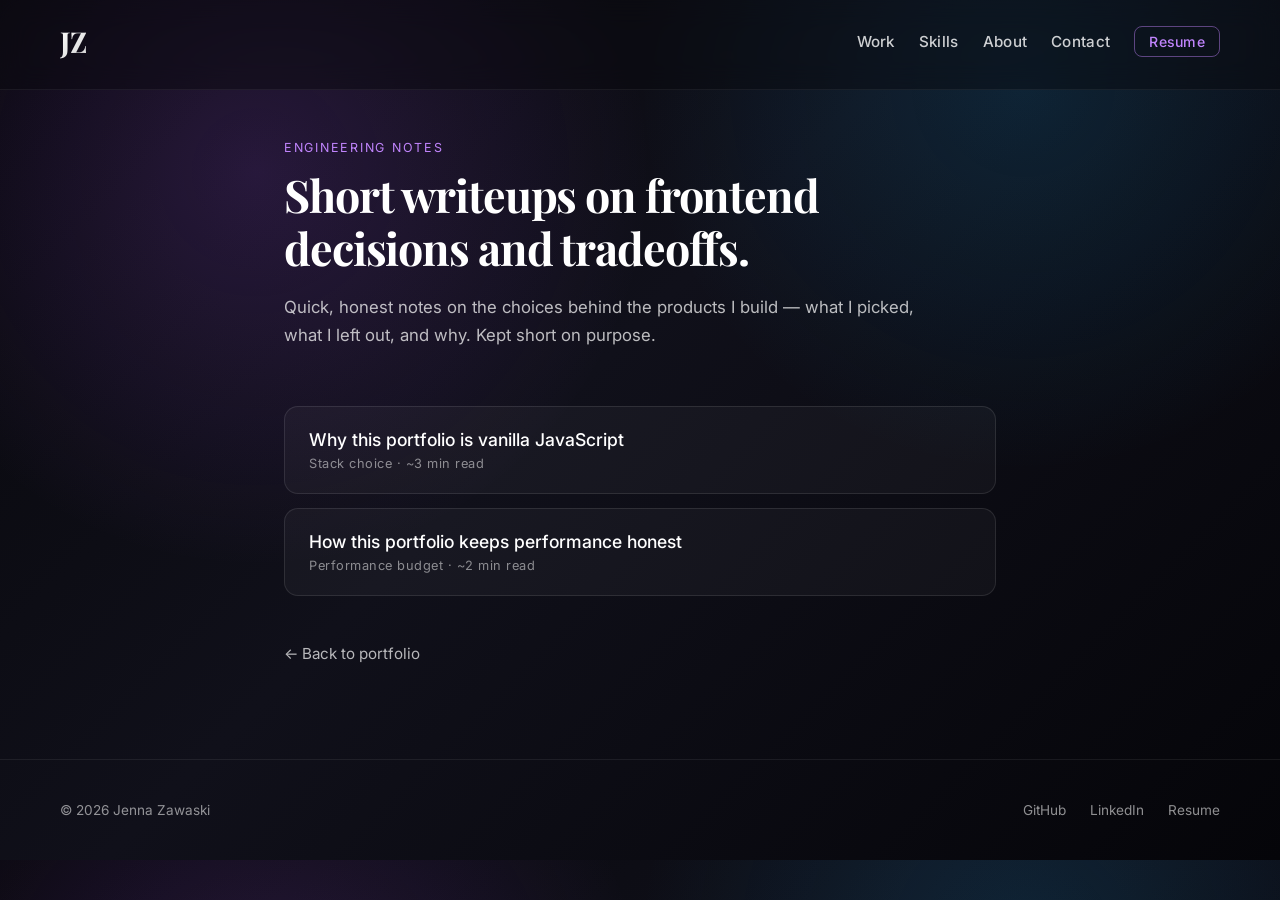
==== notes/index.html @ 3e4f4965 "Merge remote-tracking branch 'origin/main' into codex/case-study-proof-updates-20260512 # Conflicts:" ====
<!DOCTYPE html>
<html lang="en">

<head>
	<meta charset="UTF-8">
	<meta name="viewport" content="width=device-width, initial-scale=1.0, viewport-fit=cover">
	<meta name="description"
		content="Short engineering notes by Jenna Zawaski on frontend decisions, tradeoffs, and the choices behind this portfolio.">
	<meta name="author" content="Jenna Zawaski">
	<meta name="robots" content="index, follow">
	<link rel="canonical" href="https://itcodegirl.com/notes/">
	<meta name="theme-color" content="#0e0e12">
	<link rel="icon" type="image/svg+xml" href="../assets/favicon.svg">

	<title>Engineering notes | Jenna Zawaski</title>

	<link rel="preconnect" href="https://fonts.googleapis.com">
	<link rel="preconnect" href="https://fonts.gstatic.com" crossorigin>
	<link
		href="https://fonts.googleapis.com/css2?family=Playfair+Display:wght@600;700&family=Inter:wght@300;400;500;600&display=swap"
		rel="stylesheet">

	<link rel="stylesheet" href="../css/styles.css">
	<link rel="stylesheet" href="./notes.css">
</head>

<body class="notes-body">
	<a class="skip-link" href="#main-content">Skip to main content</a>

	<header class="site-header nav-show">
		<div class="nav-inner">
			<a class="logo" href="../" aria-label="Jenna Zawaski home">JZ</a>
			<nav class="nav" aria-label="Primary navigation">
				<a href="../#work">Work</a>
				<a href="../#skills">Skills</a>
				<a href="../#about">About</a>
				<a href="../#contact">Contact</a>
				<a href="../assets/JennaZawaski-Resume.pdf" class="nav-resume" download
					aria-label="Download Jenna Zawaski resume PDF">Resume</a>
			</nav>
		</div>
	</header>

	<main id="main-content" tabindex="-1" class="notes-main">
		<header class="notes-header">
			<p class="notes-eyebrow">Engineering notes</p>
			<h1>Short writeups on frontend decisions and tradeoffs.</h1>
			<p class="notes-intro">
				Quick, honest notes on the choices behind the products I build — what I
				picked, what I left out, and why. Kept short on purpose.
			</p>
		</header>

		<ul class="notes-list">
			<li class="notes-list-item">
				<a href="./why-vanilla.html" class="notes-list-link">
					<span class="notes-list-title">Why this portfolio is vanilla JavaScript</span>
					<span class="notes-list-meta">Stack choice · ~3 min read</span>
				</a>
			</li>
			<li class="notes-list-item">
				<a href="./site-performance.html" class="notes-list-link">
					<span class="notes-list-title">How this portfolio keeps performance honest</span>
					<span class="notes-list-meta">Performance budget · ~2 min read</span>
				</a>
			</li>
		</ul>

		<p class="notes-back">
			<a href="../">← Back to portfolio</a>
		</p>
	</main>

	<footer class="site-footer">
		<div class="footer-inner">
			<p class="footer-copy">© 2026 Jenna Zawaski</p>
			<nav class="footer-links" aria-label="Footer navigation">
				<a href="https://github.com/itcodegirl" target="_blank" rel="noopener noreferrer">GitHub</a>
				<a href="https://www.linkedin.com/in/jennazawaski" target="_blank" rel="noopener noreferrer">LinkedIn</a>
				<a href="../assets/JennaZawaski-Resume.pdf" download>Resume</a>
			</nav>
		</div>
	</footer>
</body>

</html>
---- css/styles.css ----
/* =============================================================
   Design tokens
   ----------------------------------------------------------------
   One primary accent (purple). Hover and active states are
   intentionally distinct: hover = soft glow, active = solid
   accent + underline. Surfaces and text levels are exposed as
   tokens so future work can adjust the palette in one place.
   ============================================================= */
:root {
	/* Brand */
	--accent: #c084fc;
	--accent-rgb: 192, 132, 252;
	--accent-deep-rgb: 168, 85, 247;
	--accent-soft: rgba(var(--accent-rgb), 0.12);
	--accent-strong: rgba(var(--accent-rgb), 0.5);

	/* Status */
	--success: #4ade80;
	--success-rgb: 74, 222, 128;
	--danger: #f87171;

	/* Background */
	--bg-base: #0e0e12;
	--bg-elevated: rgba(20, 20, 25, 0.95);

	/* Surfaces */
	--surface-1: rgba(255, 255, 255, 0.03);
	--surface-2: rgba(255, 255, 255, 0.06);
	--surface-3: rgba(255, 255, 255, 0.1);

	/* Borders */
	--border-subtle: rgba(255, 255, 255, 0.1);
	--border-strong: rgba(255, 255, 255, 0.2);

	/* Text */
	--text-primary: #ffffff;
	--text-secondary: rgba(255, 255, 255, 0.72);
	--text-muted: rgba(255, 255, 255, 0.55);

	/* Focus */
	--focus-ring: var(--accent);
}

* {
	margin: 0;
	padding: 0;
	box-sizing: border-box;
}

html,
body {
	scroll-behavior: smooth;
}

body {
	background: var(--bg-base);
	color: var(--text-primary);
	font-family: 'Inter', sans-serif;
	overflow-x: hidden;
}

.skip-link {
	position: fixed;
	top: 16px;
	left: 16px;
	z-index: 10000;
	padding: 10px 14px;
	border-radius: 10px;
	background: #ffffff;
	color: #0e0e12;
	font-weight: 700;
	text-decoration: none;
	transform: translateY(-150%);
	transition: transform 0.2s ease;
}

.skip-link:focus-visible {
	transform: translateY(0);
}

/* Programmatic focus from the skip link — keep a visible indicator */
#main-content:focus-visible {
	outline: 2px solid #c084fc;
	outline-offset: 4px;
	border-radius: 8px;
}

.site-header {
	position: fixed;
	top: 0;
	width: 100%;
	height: 90px;
	padding: 22px 60px;
	padding-left: max(60px, env(safe-area-inset-left));
	padding-right: max(60px, env(safe-area-inset-right));
	backdrop-filter: blur(14px);
	background: rgba(10, 10, 14, 0.45);
	border-bottom: 1px solid rgba(255, 255, 255, 0.06);
	z-index: 50;
	transition: transform 0.35s ease;
}

.site-header.nav-hidden {
	transform: translateY(-100%);
}

.site-header:focus-within,
.nav:focus-within {
	transform: translateY(0);
}

/* Active is intentionally distinct from hover: white text plus a
   small accent underline so users know which section they are in. */
.nav a.nav-active {
	opacity: 1;
	color: var(--text-primary);
	text-shadow: none;
	box-shadow: inset 0 -2px 0 var(--accent);
}

.nav-inner {
	max-width: 1200px;
	margin: auto;
	display: flex;
	justify-content: space-between;
	align-items: center;
}

.logo {
	font-family: 'Playfair Display', serif;
	font-size: 1.8rem;
	font-weight: 700;
	background: linear-gradient(135deg, #ffffff, #d7d7d7);
	background-clip: text;
	-webkit-background-clip: text;
	-webkit-text-fill-color: transparent;
}

.nav a {
	margin-left: 20px;
	color: white;
	opacity: 0.8;
	text-decoration: none;
	font-weight: 500;
	transition: opacity 0.2s ease, text-shadow 0.2s ease;
	font-size: 0.95rem;
	letter-spacing: 0.02em;
}

.nav a:hover {
	opacity: 1;
	text-shadow: 0 0 12px rgba(var(--accent-rgb), 0.4);
}

.nav a:focus-visible {
	opacity: 1;
	text-shadow: 0 0 12px rgba(192, 132, 252, 0.4);
}

.nav-resume {
	padding: 6px 14px;
	border: 1px solid rgba(192, 132, 252, 0.45);
	border-radius: 8px;
	color: #c084fc !important;
	opacity: 1 !important;
	font-size: 0.88rem !important;
	transition: background 0.2s ease, border-color 0.2s ease, box-shadow 0.2s ease !important;
}

.nav-resume:hover {
	background: rgba(192, 132, 252, 0.1);
	border-color: rgba(192, 132, 252, 0.7);
	box-shadow: 0 0 16px rgba(192, 132, 252, 0.2);
	text-shadow: none !important;
}

.contact-link--resume {
	border-color: rgba(192, 132, 252, 0.45);
	color: #c084fc;
}

section {
	padding: 100px 60px;
	max-width: 1200px;
	margin: auto;
	position: relative;
	z-index: 2;
	scroll-margin-top: 100px;
}

main {
	padding-left: env(safe-area-inset-left);
	padding-right: env(safe-area-inset-right);
}

section h2 {
	letter-spacing: -0.03em;
	line-height: 1;
}


section:first-of-type {
	padding-top: 90px;
	/* hero breathing room */
}

.work {
	padding-top: 80px;
	/* tighter after hero */
}

.work h2 {
	margin-bottom: 20px;
}

.work-grid {
	margin-top: 40px;
}

section h2 {
	font-family: 'Playfair Display', serif;
	font-size: 3rem;
	margin-bottom: 40px;
	background: linear-gradient(90deg, #ffffff, #d7d7d7);
	background-clip: text;
	-webkit-background-clip: text;
	-webkit-text-fill-color: transparent;
	position: relative;
}

section h2::after {
	content: "";
	position: absolute;
	left: 0;
	bottom: -12px;
	width: 90px;
	height: 2px;
	background: rgba(255, 255, 255, 0.25);
}

.skills-grid {
	display: grid;
	grid-template-columns: repeat(2, 1fr);
	gap: 30px;
	margin-top: 60px;
}

.skill-card {
	background: var(--surface-1);
	border: 1px solid var(--border-subtle);
	border-radius: 16px;
	padding: 35px;
	transition: background 0.3s ease, border-color 0.3s ease, transform 0.3s ease;
	position: relative;
	overflow: hidden;
}

.skill-card::before {
	content: "";
	position: absolute;
	top: 0;
	left: 0;
	width: 4px;
	height: 100%;
	background: linear-gradient(180deg, rgba(255, 255, 255, 0.6), rgba(255, 255, 255, 0.1));
	opacity: 0;
	transition: opacity 0.3s ease;
}

.skill-card:hover {
	background: rgba(255, 255, 255, 0.06);
	border-color: rgba(255, 255, 255, 0.2);
	transform: translateX(5px);
}

.skill-card:hover::before {
	opacity: 1;
}

.skill-header {
	display: flex;
	align-items: center;
	gap: 20px;
	margin-bottom: 20px;
	padding-bottom: 20px;
	border-bottom: 1px solid rgba(255, 255, 255, 0.08);
}

.skill-number {
	font-family: 'Courier New', monospace;
	font-size: 2rem;
	font-weight: 700;
	color: rgba(255, 255, 255, 0.52);
	line-height: 1;
}

.skill-card h3 {
	font-family: 'Inter', sans-serif;
	font-size: 1.35rem;
	font-weight: 600;
	margin: 0;
	letter-spacing: -0.02em;
}

.skill-content p {
	line-height: 1.65;
	color: rgba(255, 255, 255, 0.75);
	font-size: 0.95rem;
}

.skill-tags {
	display: flex;
	flex-wrap: wrap;
	gap: 10px;
}

.skill-tags span {
	background: rgba(255, 255, 255, 0.08);
	border: 1px solid rgba(255, 255, 255, 0.12);
	padding: 6px 14px;
	border-radius: 6px;
	font-size: 0.8rem;
	font-weight: 500;
	color: rgba(255, 255, 255, 0.85);
	font-family: 'Courier New', monospace;
	letter-spacing: 0.02em;
	transition: background 0.2s ease, border-color 0.2s ease, color 0.2s ease;
}

.skill-tags span:hover {
	background: rgba(255, 255, 255, 0.12);
	border-color: rgba(255, 255, 255, 0.25);
	color: white;
}

.about {
	padding-top: 60px;
	padding-bottom: 40px;
	margin-bottom: 0;
	border-left: 2px solid rgba(255, 255, 255, 0.12);
	padding-left: 40px;
}

.about-container {
	display: grid;
	grid-template-columns: 1fr 400px;
	gap: 60px;
	align-items: start;
}

.about-content {
	max-width: 750px;
}

.about-text {
	line-height: 1.75;
	color: #d1d1d1;
	margin-bottom: 25px;
}

.about-image {
	position: relative;
	width: 100%;
	max-width: 400px;
}

.about-image img {
	width: 100%;
	height: auto;
	object-fit: contain;
	border-radius: 18px;
	border: 1px solid rgba(255, 255, 255, 0.13);
	box-shadow: 0 20px 60px rgba(0, 0, 0, 0.5);
	transition: transform 0.3s ease, box-shadow 0.3s ease;
	display: block;
}

.about-image img:hover {
	transform: translateY(-5px);
	box-shadow: 0 25px 70px rgba(0, 0, 0, 0.7);
}

.contact {
	border-top: 1px solid rgba(255, 255, 255, 0.08);
	padding-top: 60px;
	padding-bottom: 100px;
	margin-top: 20px;
	padding: 80px 60px 120px;
}

.contact-card {
	max-width: 820px;
	margin: 0 auto;
	text-align: center;
	padding: 56px 40px;
	border-radius: 28px;
	background:
		linear-gradient(135deg, rgba(168, 85, 247, 0.12), rgba(13, 148, 136, 0.06)),
		rgba(255, 255, 255, 0.035);
	border: 1px solid rgba(255, 255, 255, 0.1);
	box-shadow: 0 30px 90px rgba(0, 0, 0, 0.45);
}

.contact-copy {
	max-width: 620px;
	margin: 0 auto 30px;
	color: rgba(255, 255, 255, 0.68);
	line-height: 1.7;
}

.contact-eyebrow {
	margin-bottom: 14px;
	font-size: 0.78rem;
	letter-spacing: 0.14em;
	text-transform: uppercase;
	color: #c084fc;
}

.contact h2 {
	text-align: center;
	line-height: 1.25;
	padding-bottom: 6px;
	margin-bottom: 18px;
	line-height: 1.12;
	font-size: clamp(2.6rem, 5vw, 4.4rem);
}

.contact-links {
	display: flex;
	justify-content: center;
	gap: 14px;
	flex-wrap: wrap;
}

.contact-link {
	padding: 12px 22px;
	border-radius: 12px;
	background: rgba(255, 255, 255, 0.09);
	border: 1px solid rgba(255, 255, 255, 0.12);
	text-decoration: none;
	color: white;
	transition: background 0.25s ease, border-color 0.25s ease, transform 0.25s ease, box-shadow 0.25s ease;
}

.contact-link:hover {
	background: rgba(255, 255, 255, 0.15);
	transform: translateY(-3px);
}

.project-link-btn,
.contact-link {
	backdrop-filter: blur(10px);
}

.project-link-btn:hover,
.contact-link:hover {
	box-shadow: 0 0 24px rgba(192, 132, 252, 0.18);
}




.scroll-progress {
	position: fixed;
	top: 0;
	left: 0;
	height: 3px;
	background: linear-gradient(90deg, #c084fc, #818cf8);
	z-index: 999;
	transform-origin: left;
	transform: scaleX(0);
}

.availability-badge {
	display: inline-flex;
	align-items: center;
	gap: 8px;
	padding: 6px 14px;
	margin-bottom: 22px;
	border-radius: 999px;
	border: 1px solid rgba(74, 222, 128, 0.35);
	background: rgba(74, 222, 128, 0.07);
	color: rgba(74, 222, 128, 0.9);
	font-size: 0.8rem;
	font-weight: 500;
	letter-spacing: 0.05em;
	text-transform: uppercase;
}

.availability-dot {
	width: 8px;
	height: 8px;
	border-radius: 50%;
	background: #4ade80;
	flex-shrink: 0;
	animation: pulse-dot 2.2s ease-in-out infinite;
}

@keyframes pulse-dot {
	0%, 100% {
		box-shadow: 0 0 0 0 rgba(74, 222, 128, 0.5);
	}
	50% {
		box-shadow: 0 0 0 6px rgba(74, 222, 128, 0);
	}
}

@media (prefers-reduced-motion: reduce) {
	.availability-dot {
		animation: none;
	}
}

@media (max-width: 900px) {
	.availability-badge {
		margin-inline: auto;
	}
}

.about-link {
	color: inherit;
	text-decoration: underline;
	text-decoration-color: rgba(192, 132, 252, 0.5);
	text-underline-offset: 3px;
	transition: text-decoration-color 0.2s ease;
}

.about-link:hover {
	text-decoration-color: #c084fc;
}

.contact-divider {
	margin: 28px 0;
	font-size: 0.78rem;
	letter-spacing: 0.1em;
	text-transform: uppercase;
	color: var(--text-muted);
}

.contact-form {
	margin-top: 32px;
	text-align: left;
}

.form-row {
	display: grid;
	grid-template-columns: 1fr 1fr;
	gap: 16px;
}

.form-group {
	display: flex;
	flex-direction: column;
	gap: 8px;
	margin-bottom: 16px;
}

.form-group label {
	font-size: 0.82rem;
	font-weight: 500;
	letter-spacing: 0.05em;
	text-transform: uppercase;
	color: rgba(255, 255, 255, 0.55);
}

.form-group input,
.form-group textarea {
	background: rgba(255, 255, 255, 0.05);
	border: 1px solid rgba(255, 255, 255, 0.12);
	border-radius: 10px;
	padding: 12px 16px;
	color: white;
	font-family: 'Inter', sans-serif;
	font-size: 0.95rem;
	width: 100%;
	transition: border-color 0.2s ease, background 0.2s ease, box-shadow 0.2s ease;
	resize: vertical;
}

.form-group input::placeholder,
.form-group textarea::placeholder {
	color: rgba(255, 255, 255, 0.48);
	opacity: 1;
}

.form-group input:focus,
.form-group textarea:focus {
	outline: none;
	border-color: rgba(192, 132, 252, 0.6);
	background: rgba(255, 255, 255, 0.07);
}

.form-group input:focus-visible,
.form-group textarea:focus-visible {
	box-shadow:
		0 0 0 4px rgba(var(--accent-rgb), 0.2),
		0 0 0 1px rgba(var(--accent-rgb), 0.45);
}

.form-group input[aria-invalid="true"],
.form-group textarea[aria-invalid="true"] {
	border-color: rgba(248, 113, 113, 0.75);
}

.form-group input[aria-invalid="true"]:focus-visible,
.form-group textarea[aria-invalid="true"]:focus-visible {
	box-shadow:
		0 0 0 4px rgba(248, 113, 113, 0.18),
		0 0 0 1px rgba(248, 113, 113, 0.45);
}

.field-error {
	min-height: 1.2em;
	font-size: 0.78rem;
	line-height: 1.4;
	color: var(--danger);
}

.field-error:empty {
	visibility: hidden;
}

.form-submit {
	display: inline-flex;
	align-items: center;
	gap: 8px;
	padding: 13px 28px;
	border: 1px solid rgba(192, 132, 252, 0.5);
	border-radius: 10px;
	background: rgba(192, 132, 252, 0.1);
	color: #c084fc;
	font-family: 'Inter', sans-serif;
	font-size: 0.95rem;
	font-weight: 500;
	cursor: pointer;
	transition: background 0.2s ease, box-shadow 0.2s ease, transform 0.2s ease;
	margin-top: 8px;
}

.form-submit:hover {
	background: rgba(192, 132, 252, 0.18);
	box-shadow: 0 0 24px rgba(192, 132, 252, 0.2);
	transform: translateY(-2px);
}

.form-submit:disabled {
	opacity: 0.6;
	cursor: not-allowed;
	transform: none;
}

.form-status {
	margin-top: 14px;
	font-size: 0.9rem;
	min-height: 1.4em;
}

.form-status--success { color: #4ade80; }
.form-status--error   { color: #f87171; }

.site-footer {
	border-top: 1px solid rgba(255, 255, 255, 0.07);
	padding: 28px 60px;
	padding-left: max(60px, env(safe-area-inset-left));
	padding-right: max(60px, env(safe-area-inset-right));
}

.footer-inner {
	max-width: 1200px;
	margin: 0 auto;
	display: flex;
	align-items: center;
	justify-content: space-between;
	gap: 20px;
}

.footer-copy {
	font-size: 0.85rem;
	color: var(--text-muted);
}

.footer-links {
	display: flex;
	gap: 24px;
}

.footer-links a {
	display: inline-flex;
	align-items: center;
	min-height: 44px;
	font-size: 0.85rem;
	color: var(--text-muted);
	text-decoration: none;
	transition: color 0.2s ease;
}

.footer-links a:hover {
	color: rgba(255, 255, 255, 0.85);
}

@media (max-width: 600px) {
	.form-row {
		grid-template-columns: 1fr;
	}

	.site-footer {
		padding: 24px 20px;
	}

	.footer-inner {
		flex-direction: column;
		text-align: center;
		gap: 14px;
	}

	.footer-links {
		flex-wrap: wrap;
		justify-content: center;
		gap: 4px 18px;
	}
}

.reveal {
	opacity: 0;
	transform: translateY(24px);
	transition: opacity 0.5s ease, transform 0.5s ease;
}

.reveal.revealed {
	opacity: 1;
	transform: translateY(0);
}



/* Tablet landscape and small laptops */
@media (max-width: 1024px) {
	.site-header {
		padding: 22px 40px;
		padding-left: max(40px, env(safe-area-inset-left));
		padding-right: max(40px, env(safe-area-inset-right));
	}

	section {
		padding: 90px 40px;
	}

	.contact {
		padding: 80px 40px 110px;
	}

	.skill-card {
		padding: 30px;
	}

	.about-container {
		grid-template-columns: 1fr 320px;
		gap: 40px;
	}
}

/* Tablet portrait / iPad */
@media (max-width: 900px) {
	.site-header {
		padding: 18px 28px;
		padding-left: max(28px, env(safe-area-inset-left));
		padding-right: max(28px, env(safe-area-inset-right));
	}

	.logo {
		font-size: 1.6rem;
	}

	.nav a {
		margin-left: 14px;
		font-size: 0.9rem;
	}

	section {
		padding: 80px 32px;
		scroll-margin-top: 110px;
	}

	section h2 {
		font-size: 2.4rem;
		margin-bottom: 32px;
	}

	.skills-grid {
		grid-template-columns: repeat(2, 1fr);
		gap: 22px;
		margin-top: 40px;
	}

	.skill-card {
		padding: 26px;
	}

	.skill-card h3 {
		font-size: 1.2rem;
	}

	.skill-number {
		font-size: 1.7rem;
	}

	.about {
		padding-left: 32px;
		border-left-width: 1px;
	}

	.about-container {
		grid-template-columns: 1fr;
		gap: 36px;
	}

	.about-image {
		max-width: 320px;
		margin: 0 auto;
	}

	.contact {
		padding: 70px 32px 100px;
	}

	.contact-card {
		padding: 44px 28px;
	}
}

/* Phones */
@media (max-width: 600px) {
	.site-header {
		height: auto;
		min-height: 72px;
		padding: 14px 20px;
		padding-left: max(20px, env(safe-area-inset-left));
		padding-right: max(20px, env(safe-area-inset-right));
		padding-top: max(14px, env(safe-area-inset-top));
	}

	.nav-inner {
		align-items: center;
		flex-wrap: nowrap;
		gap: 12px;
	}

	.logo {
		font-size: 1.5rem;
		flex: 0 0 auto;
	}

	.site-header .nav {
		display: flex;
		flex: 1 1 auto;
		flex-wrap: nowrap;
		justify-content: flex-end;
		gap: 8px;
		width: auto;
		min-width: 0;
	}

	.nav a {
		margin-left: 0;
		padding: 10px 6px;
		font-size: 0.92rem;
		min-height: 44px;
		display: inline-flex;
		align-items: center;
		justify-content: center;
		white-space: nowrap;
	}

	.nav a[data-mobile-nav="secondary"] {
		display: none;
	}

	.nav-resume {
		padding: 10px 12px;
	}

	section {
		padding: 64px 20px;
		scroll-margin-top: 96px;
	}

	section h2 {
		font-size: 2rem;
		margin-bottom: 28px;
	}

	section h2::after {
		width: 64px;
		bottom: -10px;
	}

	.skills-grid,
	.about-container {
		grid-template-columns: 1fr;
		gap: 18px;
		margin-top: 36px;
	}

	.skill-card {
		padding: 22px;
		border-radius: 14px;
	}

	.skill-header {
		gap: 14px;
		margin-bottom: 16px;
		padding-bottom: 16px;
	}

	.skill-card h3 {
		font-size: 1.1rem;
	}

	.skill-number {
		font-size: 1.5rem;
	}

	.skill-content p {
		font-size: 0.92rem;
	}

	.skill-tags {
		gap: 8px;
	}

	.skill-tags span {
		font-size: 0.75rem;
		padding: 5px 10px;
	}

	.about {
		padding: 44px 20px;
		border-left: none;
		border-top: 1px solid rgba(255, 255, 255, 0.12);
	}

	.about-image {
		order: -1;
		max-width: 260px;
		margin: 0 auto;
	}

	.about-text {
		font-size: 0.95rem;
		line-height: 1.7;
		margin-bottom: 18px;
	}

	.contact {
		padding: 56px 20px 80px;
		padding-bottom: max(80px, calc(env(safe-area-inset-bottom) + 56px));
	}

	.contact-card {
		padding: 36px 22px;
		border-radius: 22px;
	}

	.contact-eyebrow {
		font-size: 0.72rem;
	}

	.contact-copy {
		font-size: 0.95rem;
	}

	.contact-links {
		gap: 10px;
	}

	.contact-link {
		padding: 12px 18px;
		font-size: 0.92rem;
		min-height: 44px;
		display: inline-flex;
		align-items: center;
	}

}

/* Small phones (iPhone SE etc.) */
@media (max-width: 380px) {
	.site-header {
		padding: 12px 16px;
	}

	.logo {
		font-size: 1.35rem;
	}

	.nav a {
		font-size: 0.86rem;
		padding-inline: 4px;
	}

	.site-header .nav {
		gap: 6px;
	}

	.nav-resume {
		padding-inline: 9px;
	}

	section {
		padding: 56px 16px;
	}

	section h2 {
		font-size: 1.75rem;
	}

	.skill-card {
		padding: 18px;
	}

	.contact-card {
		padding: 30px 18px;
	}

	.contact-links {
		flex-direction: column;
		align-items: stretch;
	}

	.contact-link {
		text-align: center;
	}
}

/* Devices without true hover (touch) — disable hover-only transforms that
   leave cards stuck in the hover state after a tap. */
@media (hover: none) {
	.skill-card:hover,
	.project-card:hover,
	.project-card-featured:hover,
	.about-image img:hover,
	.contact-link:hover,
	.hero-card:hover,
	.hero-card:hover img,
	.case-study-preview li:hover {
		transform: none;
	}

}

a:focus-visible,
button:focus-visible {
	outline: 2px solid #c084fc;
	outline-offset: 4px;
	border-radius: 8px;
}

@media (prefers-reduced-motion: reduce) {

	.site-header,
	.nav {
		transition: none !important;
	}

	.site-header.nav-hidden {
		transform: none;
	}

	html,
	body {
		scroll-behavior: auto;
	}

	*,
	*::before,
	*::after {
		animation-duration: 0.01ms !important;
		animation-iteration-count: 1 !important;
		scroll-behavior: auto !important;
		transition-duration: 0.01ms !important;
	}

	.scroll-progress {
		display: none !important;
	}

	.hero-card:hover,
	.hero-card:hover img,
	.skill-card:hover,
	.project-card:hover,
	.project-card-featured:hover,
	.about-image img:hover,
	.contact-link:hover {
		transform: none;
	}
}

@media (forced-colors: active) {

	.logo,
	section h2 {
		background: none;
		color: CanvasText;
		-webkit-text-fill-color: CanvasText;
	}

	a:focus-visible,
	button:focus-visible {
		outline-color: Highlight;
	}
}
---- notes/notes.css ----
.notes-body {
	background:
		radial-gradient(circle at 20% 20%, rgba(168, 85, 247, 0.18), transparent 32%),
		radial-gradient(circle at 80% 10%, rgba(14, 165, 233, 0.14), transparent 30%),
		linear-gradient(135deg, #07070b 0%, #10101a 45%, #050509 100%);
}

.notes-main {
	max-width: 760px;
	margin: 0 auto;
	padding: 140px 24px 96px;
}

.notes-header {
	margin-bottom: 56px;
}

.notes-eyebrow {
	font-size: 0.78rem;
	letter-spacing: 0.14em;
	text-transform: uppercase;
	color: #c084fc;
	margin-bottom: 14px;
}

.notes-main h1 {
	font-family: 'Playfair Display', serif;
	font-size: clamp(2rem, 4vw, 2.8rem);
	font-weight: 700;
	line-height: 1.18;
	letter-spacing: -0.025em;
	margin-bottom: 18px;
}

.notes-intro {
	color: rgba(255, 255, 255, 0.72);
	font-size: 1.05rem;
	line-height: 1.7;
	max-width: 640px;
}

.notes-list {
	list-style: none;
	padding: 0;
	margin: 0 0 48px;
	display: grid;
	gap: 14px;
}

.notes-list-link {
	display: flex;
	flex-direction: column;
	gap: 6px;
	padding: 22px 24px;
	border-radius: 14px;
	border: 1px solid rgba(255, 255, 255, 0.1);
	background: rgba(255, 255, 255, 0.035);
	color: white;
	text-decoration: none;
	transition: background 0.2s ease, border-color 0.2s ease, transform 0.2s ease;
}

.notes-list-link:hover,
.notes-list-link:focus-visible {
	background: rgba(255, 255, 255, 0.06);
	border-color: rgba(192, 132, 252, 0.35);
	transform: translateY(-2px);
}

.notes-list-title {
	font-size: 1.1rem;
	font-weight: 500;
}

.notes-list-meta {
	font-size: 0.8rem;
	color: rgba(255, 255, 255, 0.5);
	letter-spacing: 0.04em;
}

.note-article p,
.note-article li {
	color: rgba(255, 255, 255, 0.78);
	line-height: 1.75;
	font-size: 1rem;
}

.note-article p {
	margin-bottom: 18px;
}

.note-article h2 {
	font-family: 'Inter', sans-serif;
	font-size: 1.25rem;
	font-weight: 600;
	letter-spacing: -0.01em;
	margin: 36px 0 14px;
	color: #ffffff;
}

.note-article ul {
	margin: 0 0 22px 22px;
	padding: 0;
}

.note-article li {
	margin-bottom: 8px;
}

.note-article code {
	font-family: 'Courier New', monospace;
	font-size: 0.92em;
	padding: 1px 6px;
	border-radius: 4px;
	background: rgba(255, 255, 255, 0.08);
	color: #e9d5ff;
}

.note-meta {
	font-size: 0.85rem;
	color: rgba(255, 255, 255, 0.45);
	margin-bottom: 32px;
}

.notes-back {
	margin-top: 48px;
	font-size: 0.95rem;
}

.notes-back a {
	color: rgba(255, 255, 255, 0.7);
	text-decoration: none;
	transition: color 0.2s ease;
}

.notes-back a:hover,
.notes-back a:focus-visible {
	color: #ffffff;
}

@media (max-width: 600px) {
	.notes-main {
		padding: 120px 20px 64px;
	}

	.notes-header {
		margin-bottom: 40px;
	}

	.notes-list-link {
		padding: 18px 18px;
	}
}
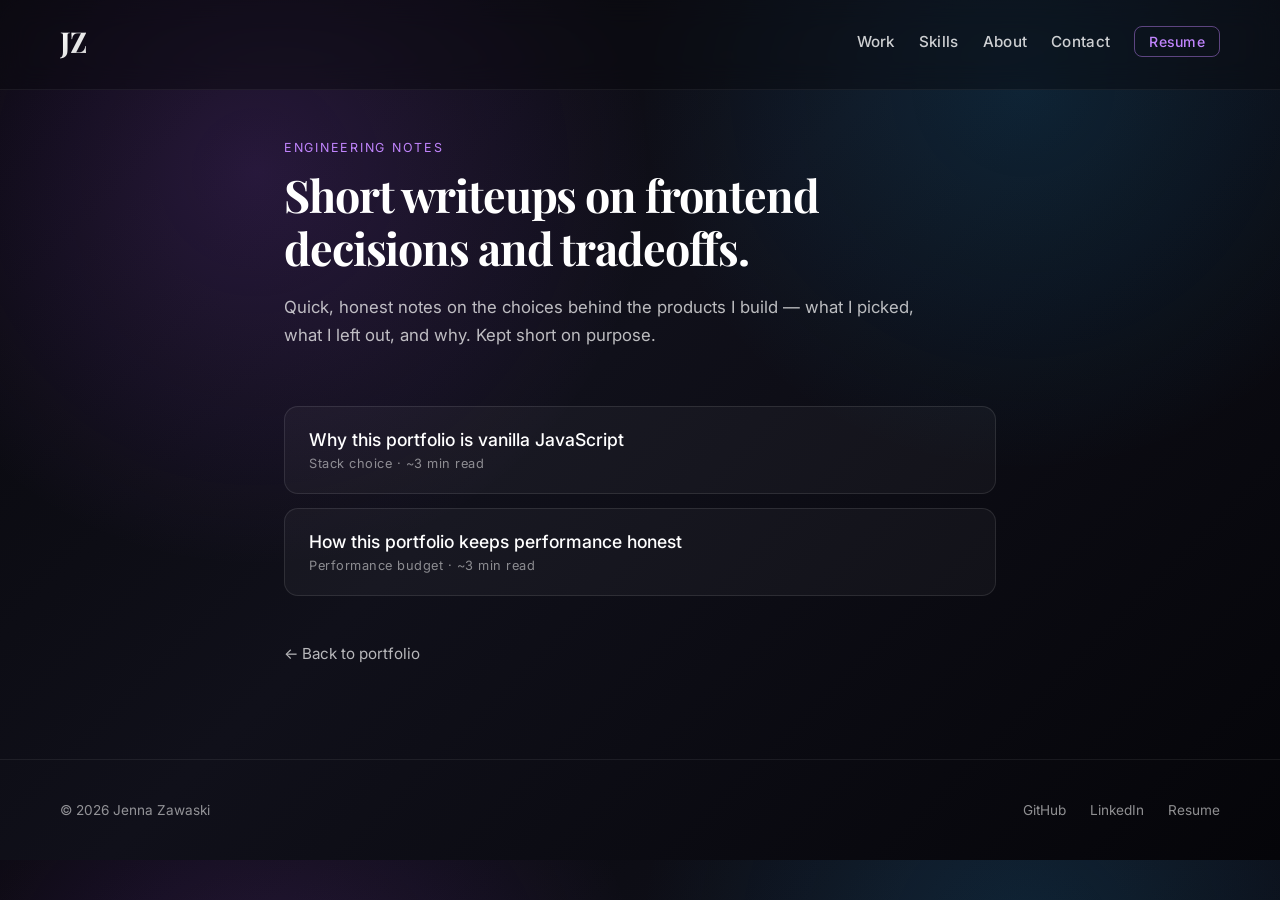
==== commit 571a6061: "docs: clarify deploy evidence workflow" ====
--- a/notes/index.html
+++ b/notes/index.html
@@ -61,7 +61,7 @@
 			<li class="notes-list-item">
 				<a href="./site-performance.html" class="notes-list-link">
 					<span class="notes-list-title">How this portfolio keeps performance honest</span>
-					<span class="notes-list-meta">Performance budget · ~2 min read</span>
+					<span class="notes-list-meta">Performance budget · ~3 min read</span>
 				</a>
 			</li>
 		</ul>
--- a/css/styles.css
+++ b/css/styles.css
@@ -698,6 +698,13 @@
 	color: rgba(255, 255, 255, 0.85);
 }
 
+.footer-links a:focus-visible {
+	color: rgba(255, 255, 255, 0.9);
+	outline: 2px solid rgba(var(--accent-rgb), 0.55);
+	outline-offset: 4px;
+	border-radius: 8px;
+}
+
 @media (max-width: 600px) {
 	.form-row {
 		grid-template-columns: 1fr;
@@ -837,6 +844,7 @@
 		padding-left: max(20px, env(safe-area-inset-left));
 		padding-right: max(20px, env(safe-area-inset-right));
 		padding-top: max(14px, env(safe-area-inset-top));
+		padding-bottom: 12px;
 	}
 
 	.nav-inner {
@@ -848,6 +856,9 @@
 	.logo {
 		font-size: 1.5rem;
 		flex: 0 0 auto;
+		min-height: 44px;
+		display: inline-flex;
+		align-items: center;
 	}
 
 	.site-header .nav {
@@ -858,6 +869,15 @@
 		gap: 8px;
 		width: auto;
 		min-width: 0;
+		overflow-x: auto;
+		-ms-overflow-style: none;
+		scrollbar-width: none;
+		padding-bottom: 2px;
+		-webkit-overflow-scrolling: touch;
+	}
+
+	.site-header .nav::-webkit-scrollbar {
+		display: none;
 	}
 
 	.nav a {
@@ -866,6 +886,7 @@
 		font-size: 0.92rem;
 		min-height: 44px;
 		display: inline-flex;
+		flex: 0 0 auto;
 		align-items: center;
 		justify-content: center;
 		white-space: nowrap;
@@ -881,7 +902,7 @@
 
 	section {
 		padding: 64px 20px;
-		scroll-margin-top: 96px;
+		scroll-margin-top: 104px;
 	}
 
 	section h2 {
@@ -1008,6 +1029,7 @@
 
 	section {
 		padding: 56px 16px;
+		scroll-margin-top: 104px;
 	}
 
 	section h2 {
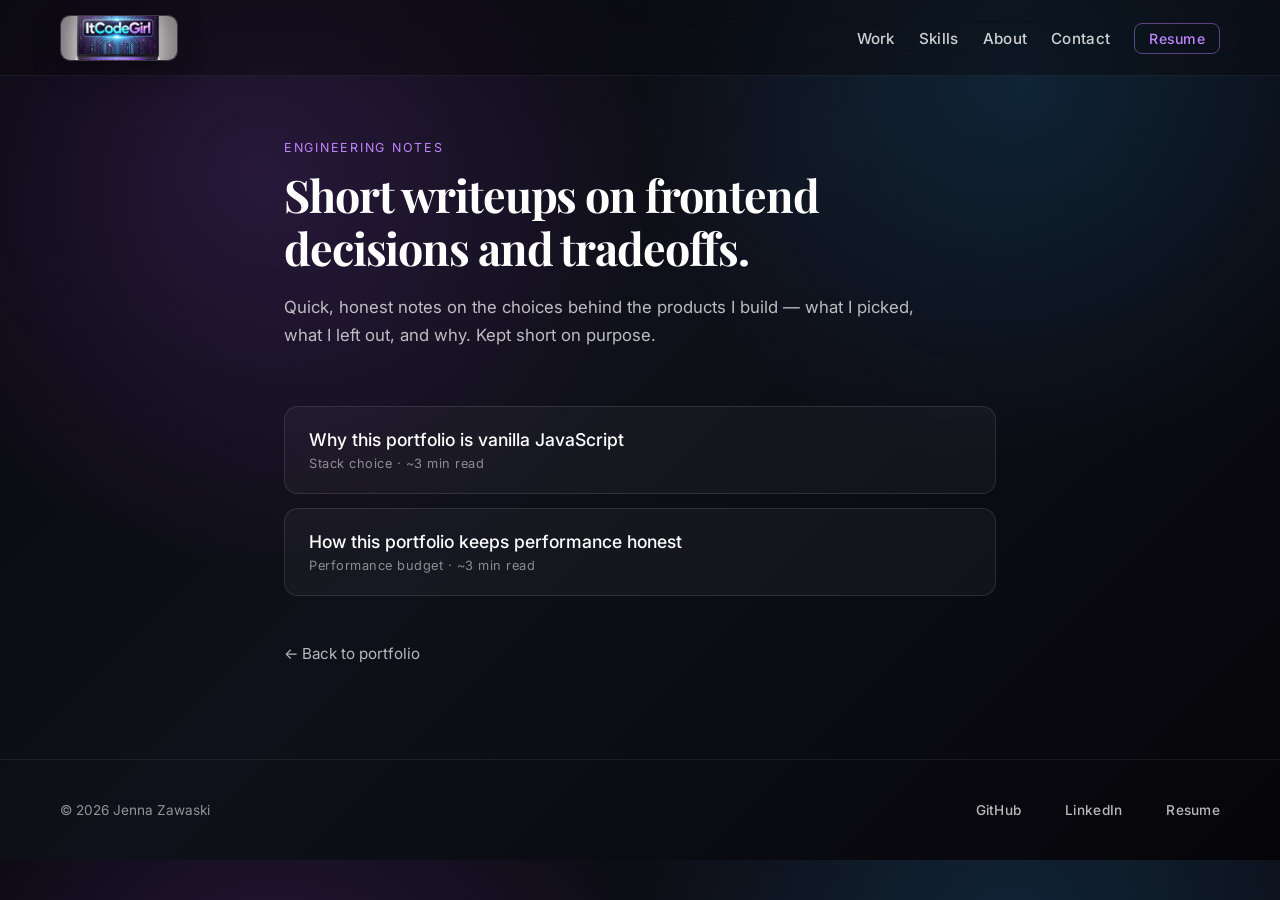
==== commit defe1c82: "Add ItCodeGirl logo to site header" ====
--- a/notes/index.html
+++ b/notes/index.html
@@ -29,7 +29,9 @@
 
 	<header class="site-header nav-show">
 		<div class="nav-inner">
-			<a class="logo" href="../" aria-label="Jenna Zawaski home">JZ</a>
+			<a class="logo" href="../" aria-label="ItCodeGirl home">
+				<img src="../assets/images/itcodegirl-logo.webp" alt="" width="1024" height="1024" loading="eager" decoding="async">
+			</a>
 			<nav class="nav" aria-label="Primary navigation">
 				<a href="../#work">Work</a>
 				<a href="../#skills">Skills</a>
--- a/css/styles.css
+++ b/css/styles.css
@@ -7,6 +7,9 @@
    tokens so future work can adjust the palette in one place.
    ============================================================= */
 :root {
+	--header-height: 76px;
+	--hero-header-gap: 32px;
+
 	/* Brand */
 	--accent: #c084fc;
 	--accent-rgb: 192, 132, 252;
@@ -18,6 +21,7 @@
 	--success: #4ade80;
 	--success-rgb: 74, 222, 128;
 	--danger: #f87171;
+	--danger-rgb: 248, 113, 113;
 
 	/* Background */
 	--bg-base: #0e0e12;
@@ -89,8 +93,8 @@
 	position: fixed;
 	top: 0;
 	width: 100%;
-	height: 90px;
-	padding: 22px 60px;
+	height: var(--header-height);
+	padding: 16px 60px;
 	padding-left: max(60px, env(safe-area-inset-left));
 	padding-right: max(60px, env(safe-area-inset-right));
 	backdrop-filter: blur(14px);
@@ -104,14 +108,13 @@
 	transform: translateY(-100%);
 }
 
-.site-header:focus-within,
-.nav:focus-within {
+.site-header:focus-within {
 	transform: translateY(0);
 }
 
 /* Active is intentionally distinct from hover: white text plus a
    small accent underline so users know which section they are in. */
-.nav a.nav-active {
+nav a.nav-active {
 	opacity: 1;
 	color: var(--text-primary);
 	text-shadow: none;
@@ -121,22 +124,43 @@
 .nav-inner {
 	max-width: 1200px;
 	margin: auto;
+	height: 100%;
 	display: flex;
 	justify-content: space-between;
 	align-items: center;
 }
 
 .logo {
-	font-family: 'Playfair Display', serif;
-	font-size: 1.8rem;
-	font-weight: 700;
-	background: linear-gradient(135deg, #ffffff, #d7d7d7);
-	background-clip: text;
-	-webkit-background-clip: text;
-	-webkit-text-fill-color: transparent;
-}
-
-.nav a {
+	display: inline-flex;
+	align-items: center;
+	justify-content: center;
+	width: 118px;
+	height: 46px;
+	border: 1px solid rgba(255, 255, 255, 0.14);
+	border-radius: 10px;
+	overflow: hidden;
+	background: rgba(255, 255, 255, 0.05);
+	box-shadow: 0 10px 28px rgba(0, 0, 0, 0.28);
+	transition: border-color 0.2s ease, box-shadow 0.2s ease, transform 0.2s ease;
+	flex: 0 0 auto;
+}
+
+.logo img {
+	width: 100%;
+	height: 100%;
+	display: block;
+	object-fit: cover;
+	object-position: center 43%;
+}
+
+.logo:hover,
+.logo:focus-visible {
+	border-color: rgba(192, 132, 252, 0.5);
+	box-shadow: 0 12px 32px rgba(0, 0, 0, 0.34), 0 0 18px rgba(192, 132, 252, 0.16);
+	transform: translateY(-1px);
+}
+
+nav a {
 	margin-left: 20px;
 	color: white;
 	opacity: 0.8;
@@ -147,12 +171,14 @@
 	letter-spacing: 0.02em;
 }
 
-.nav a:hover {
+
+
+nav a:hover {
 	opacity: 1;
 	text-shadow: 0 0 12px rgba(var(--accent-rgb), 0.4);
 }
 
-.nav a:focus-visible {
+nav a:focus-visible {
 	opacity: 1;
 	text-shadow: 0 0 12px rgba(192, 132, 252, 0.4);
 }
@@ -200,7 +226,7 @@
 
 
 section:first-of-type {
-	padding-top: 90px;
+	padding-top: calc(var(--header-height) + var(--hero-header-gap));
 	/* hero breathing room */
 }
 
@@ -215,6 +241,188 @@
 
 .work-grid {
 	margin-top: 40px;
+}
+
+.mobile-trust-snapshot {
+	display: none;
+}
+
+.mobile-trust-eyebrow,
+.contact-eyebrow {
+	letter-spacing: 0.16em;
+	text-transform: uppercase;
+}
+
+.mobile-trust-chips,
+.mobile-trust-links {
+	display: flex;
+	flex-wrap: wrap;
+	list-style: none;
+}
+
+.mobile-trust-links a {
+	display: inline-flex;
+	align-items: center;
+	justify-content: center;
+	min-height: 44px;
+	text-decoration: none;
+}
+
+.product-quality {
+	padding-top: 70px;
+	padding-bottom: 70px;
+}
+
+.quality-intro {
+	max-width: 760px;
+	color: rgba(255, 255, 255, 0.74);
+	font-size: 1rem;
+	line-height: 1.75;
+	margin: 0 0 34px;
+}
+
+.quality-grid {
+	display: grid;
+	grid-template-columns: repeat(4, minmax(0, 1fr));
+	gap: 18px;
+}
+
+.quality-card {
+	min-height: 245px;
+	padding: 26px;
+	border: 1px solid var(--border-subtle);
+	border-radius: 16px;
+	background:
+		linear-gradient(180deg, rgba(255, 255, 255, 0.055), rgba(255, 255, 255, 0.025)),
+		var(--surface-1);
+	transition: background 0.3s ease, border-color 0.3s ease, transform 0.3s ease;
+}
+
+.quality-card:hover {
+	background: rgba(255, 255, 255, 0.065);
+	border-color: rgba(255, 255, 255, 0.18);
+	transform: translateY(-4px);
+}
+
+.quality-number {
+	display: inline-flex;
+	margin-bottom: 28px;
+	font-family: 'Courier New', monospace;
+	font-size: 0.82rem;
+	font-weight: 700;
+	color: rgba(192, 132, 252, 0.86);
+}
+
+.quality-card h3 {
+	margin: 0 0 14px;
+	font-size: 1.06rem;
+	letter-spacing: -0.01em;
+}
+
+.quality-card p {
+	margin: 0;
+	color: rgba(255, 255, 255, 0.7);
+	font-size: 0.92rem;
+	line-height: 1.65;
+}
+
+.evidence,
+.review-path {
+	padding-top: 72px;
+	padding-bottom: 72px;
+	border-top: 1px solid rgba(255, 255, 255, 0.08);
+}
+
+.evidence-intro,
+.review-path-copy p {
+	max-width: 720px;
+	color: rgba(255, 255, 255, 0.68);
+	font-size: 0.98rem;
+	line-height: 1.7;
+}
+
+.evidence-grid {
+	display: grid;
+	grid-template-columns: repeat(4, minmax(0, 1fr));
+	gap: 18px;
+	margin-top: 42px;
+}
+
+.evidence-card {
+	display: grid;
+	gap: 12px;
+	padding: 22px;
+	border: 1px solid rgba(255, 255, 255, 0.1);
+	border-radius: 14px;
+	background: rgba(255, 255, 255, 0.04);
+}
+
+.evidence-card h3 {
+	font-size: 1rem;
+	line-height: 1.3;
+	color: rgba(255, 255, 255, 0.92);
+}
+
+.evidence-card p {
+	color: rgba(255, 255, 255, 0.68);
+	font-size: 0.9rem;
+	line-height: 1.65;
+}
+
+.review-path {
+	display: grid;
+	grid-template-columns: minmax(0, 0.8fr) minmax(280px, 1fr);
+	gap: 44px;
+	align-items: start;
+}
+
+.review-steps {
+	display: grid;
+	gap: 12px;
+	margin: 4px 0 0;
+	padding-left: 1.3rem;
+}
+
+.review-steps li {
+	padding-left: 6px;
+	color: rgba(255, 255, 255, 0.76);
+	line-height: 1.6;
+}
+
+.review-steps li::marker {
+	color: #d8b4fe;
+	font-weight: 700;
+}
+
+.review-path-actions {
+	grid-column: 2;
+	display: flex;
+	flex-wrap: wrap;
+	gap: 10px;
+	margin-top: -18px;
+}
+
+.review-path-actions a {
+	display: inline-flex;
+	align-items: center;
+	justify-content: center;
+	min-height: 44px;
+	padding: 10px 16px;
+	border-radius: 8px;
+	border: 1px solid rgba(192, 132, 252, 0.35);
+	background: rgba(192, 132, 252, 0.12);
+	color: white;
+	font-size: 0.88rem;
+	font-weight: 500;
+	text-decoration: none;
+	transition: background 0.2s ease, border-color 0.2s ease, transform 0.2s ease;
+}
+
+.review-path-actions a:hover,
+.review-path-actions a:focus-visible {
+	background: rgba(192, 132, 252, 0.22);
+	border-color: rgba(192, 132, 252, 0.55);
+	transform: translateY(-2px);
 }
 
 section h2 {
@@ -476,7 +684,7 @@
 	align-items: center;
 	gap: 8px;
 	padding: 6px 14px;
-	margin-bottom: 22px;
+	margin-bottom: 26px;
 	border-radius: 999px;
 	border: 1px solid rgba(74, 222, 128, 0.35);
 	background: rgba(74, 222, 128, 0.07);
@@ -573,7 +781,7 @@
 	font-family: 'Inter', sans-serif;
 	font-size: 0.95rem;
 	width: 100%;
-	transition: border-color 0.2s ease, background 0.2s ease, box-shadow 0.2s ease;
+	transition: border-color 0.2s ease, background 0.2s ease;
 	resize: vertical;
 }
 
@@ -592,32 +800,28 @@
 
 .form-group input:focus-visible,
 .form-group textarea:focus-visible {
-	box-shadow:
-		0 0 0 4px rgba(var(--accent-rgb), 0.2),
-		0 0 0 1px rgba(var(--accent-rgb), 0.45);
+	outline: none;
+	border-color: rgba(192, 132, 252, 0.72);
+	background: rgba(255, 255, 255, 0.08);
+	box-shadow: 0 0 0 4px rgba(192, 132, 252, 0.16);
 }
 
 .form-group input[aria-invalid="true"],
 .form-group textarea[aria-invalid="true"] {
-	border-color: rgba(248, 113, 113, 0.75);
+	border-color: rgba(var(--danger-rgb), 0.65);
+	background: rgba(var(--danger-rgb), 0.08);
 }
 
 .form-group input[aria-invalid="true"]:focus-visible,
 .form-group textarea[aria-invalid="true"]:focus-visible {
-	box-shadow:
-		0 0 0 4px rgba(248, 113, 113, 0.18),
-		0 0 0 1px rgba(248, 113, 113, 0.45);
+	box-shadow: 0 0 0 4px rgba(var(--danger-rgb), 0.18);
 }
 
 .field-error {
 	min-height: 1.2em;
-	font-size: 0.78rem;
+	font-size: 0.8rem;
 	line-height: 1.4;
 	color: var(--danger);
-}
-
-.field-error:empty {
-	visibility: hidden;
 }
 
 .form-submit {
@@ -689,7 +893,8 @@
 	align-items: center;
 	min-height: 44px;
 	font-size: 0.85rem;
-	color: var(--text-muted);
+	color: var(--text-secondary);
+	opacity: 1;
 	text-decoration: none;
 	transition: color 0.2s ease;
 }
@@ -742,14 +947,32 @@
 
 /* Tablet landscape and small laptops */
 @media (max-width: 1024px) {
+	:root {
+		--header-height: 72px;
+	}
+
 	.site-header {
-		padding: 22px 40px;
+		padding: 15px 40px;
 		padding-left: max(40px, env(safe-area-inset-left));
 		padding-right: max(40px, env(safe-area-inset-right));
 	}
 
 	section {
 		padding: 90px 40px;
+	}
+
+	.evidence-grid {
+		grid-template-columns: repeat(2, minmax(0, 1fr));
+	}
+
+	.review-path {
+		grid-template-columns: 1fr;
+		gap: 30px;
+	}
+
+	.review-path-actions {
+		grid-column: auto;
+		margin-top: 0;
 	}
 
 	.contact {
@@ -768,17 +991,22 @@
 
 /* Tablet portrait / iPad */
 @media (max-width: 900px) {
+	:root {
+		--header-height: 70px;
+	}
+
 	.site-header {
-		padding: 18px 28px;
+		padding: 14px 28px;
 		padding-left: max(28px, env(safe-area-inset-left));
 		padding-right: max(28px, env(safe-area-inset-right));
 	}
 
 	.logo {
-		font-size: 1.6rem;
-	}
-
-	.nav a {
+		width: 104px;
+		height: 44px;
+	}
+
+	nav a {
 		margin-left: 14px;
 		font-size: 0.9rem;
 	}
@@ -799,6 +1027,15 @@
 		margin-top: 40px;
 	}
 
+	.quality-grid {
+		grid-template-columns: repeat(2, minmax(0, 1fr));
+		gap: 18px;
+	}
+
+	.quality-card {
+		min-height: 220px;
+	}
+
 	.skill-card {
 		padding: 26px;
 	}
@@ -837,13 +1074,17 @@
 
 /* Phones */
 @media (max-width: 600px) {
+	:root {
+		--header-height: 68px;
+	}
+
 	.site-header {
 		height: auto;
-		min-height: 72px;
-		padding: 14px 20px;
+		min-height: var(--header-height);
+		padding: 12px 20px;
 		padding-left: max(20px, env(safe-area-inset-left));
 		padding-right: max(20px, env(safe-area-inset-right));
-		padding-top: max(14px, env(safe-area-inset-top));
+		padding-top: max(12px, env(safe-area-inset-top));
 		padding-bottom: 12px;
 	}
 
@@ -854,8 +1095,8 @@
 	}
 
 	.logo {
-		font-size: 1.5rem;
-		flex: 0 0 auto;
+		width: 70px;
+		height: 44px;
 		min-height: 44px;
 		display: inline-flex;
 		align-items: center;
@@ -880,7 +1121,7 @@
 		display: none;
 	}
 
-	.nav a {
+	nav a {
 		margin-left: 0;
 		padding: 10px 6px;
 		font-size: 0.92rem;
@@ -900,6 +1141,10 @@
 		padding: 10px 12px;
 	}
 
+	.availability-badge {
+		margin-bottom: 20px;
+	}
+
 	section {
 		padding: 64px 20px;
 		scroll-margin-top: 104px;
@@ -915,11 +1160,160 @@
 		bottom: -10px;
 	}
 
+	.mobile-trust-snapshot {
+		display: block;
+		width: 100%;
+		max-width: 560px;
+		margin: 24px auto 0;
+		padding-top: 20px;
+		border-top: 1px solid rgba(255, 255, 255, 0.12);
+		text-align: left;
+	}
+
+	.mobile-trust-snapshot h2 {
+		position: relative;
+		margin: 0;
+		background: linear-gradient(90deg, #ffffff, #d7d7d7);
+		background-clip: text;
+		-webkit-background-clip: text;
+		-webkit-text-fill-color: transparent;
+		font-family: 'Playfair Display', serif;
+		font-size: 1.6rem;
+		line-height: 1.1;
+		letter-spacing: -0.02em;
+	}
+
+	.mobile-trust-snapshot h2::after {
+		content: "";
+		position: absolute;
+		left: 0;
+		bottom: -10px;
+		width: 52px;
+		height: 2px;
+		background: rgba(255, 255, 255, 0.25);
+	}
+
+	.mobile-trust-snapshot .mobile-trust-eyebrow {
+		max-width: none;
+		margin: 0 0 12px;
+		color: #d8b4fe;
+		font-size: 0.7rem;
+		font-weight: 700;
+		line-height: 1.4;
+	}
+
+	.mobile-trust-snapshot .mobile-trust-copy,
+	.mobile-trust-snapshot .mobile-trust-note {
+		max-width: none;
+		margin: 0;
+		color: rgba(255, 255, 255, 0.74);
+		font-size: 0.94rem;
+		line-height: 1.65;
+	}
+
+	.mobile-trust-snapshot .mobile-trust-copy {
+		margin-top: 28px;
+	}
+
+	.mobile-trust-snapshot .mobile-trust-note {
+		margin-top: 14px;
+		padding-left: 14px;
+		border-left: 2px solid rgba(192, 132, 252, 0.42);
+	}
+
+	.mobile-trust-chips {
+		gap: 8px;
+		margin-top: 16px;
+		padding: 0;
+	}
+
+	.mobile-trust-chips li {
+		padding: 7px 10px;
+		border: 1px solid rgba(255, 255, 255, 0.12);
+		border-radius: 999px;
+		background: rgba(255, 255, 255, 0.05);
+		color: rgba(255, 255, 255, 0.84);
+		font-size: 0.78rem;
+		font-weight: 600;
+		line-height: 1.2;
+	}
+
+	.mobile-trust-links {
+		gap: 9px;
+		margin-top: 18px;
+		padding: 0;
+	}
+
+	.mobile-trust-links a {
+		padding: 10px 12px;
+		border: 1px solid rgba(192, 132, 252, 0.28);
+		border-radius: 8px;
+		background: rgba(192, 132, 252, 0.1);
+		color: rgba(255, 255, 255, 0.9);
+		font-size: 0.82rem;
+		font-weight: 600;
+		transition: background 0.2s ease, border-color 0.2s ease, color 0.2s ease;
+	}
+
+	.mobile-trust-links a:hover,
+	.mobile-trust-links a:focus-visible {
+		background: rgba(192, 132, 252, 0.18);
+		border-color: rgba(192, 132, 252, 0.48);
+		color: #ffffff;
+	}
+
+	.quality-grid,
 	.skills-grid,
-	.about-container {
+	.about-container,
+	.evidence-grid {
 		grid-template-columns: 1fr;
 		gap: 18px;
 		margin-top: 36px;
+	}
+
+	.product-quality {
+		padding-top: 56px;
+		padding-bottom: 56px;
+	}
+
+	.quality-intro {
+		font-size: 0.95rem;
+		line-height: 1.7;
+		margin-bottom: 28px;
+	}
+
+	.quality-card {
+		min-height: auto;
+		padding: 22px;
+		border-radius: 14px;
+	}
+
+	.quality-number {
+		margin-bottom: 20px;
+	}
+
+	.evidence,
+	.review-path {
+		padding-top: 52px;
+		padding-bottom: 52px;
+	}
+
+	.evidence-card {
+		padding: 18px;
+		border-radius: 12px;
+	}
+
+	.review-path {
+		gap: 24px;
+	}
+
+	.review-steps {
+		gap: 10px;
+	}
+
+	.review-path-actions {
+		flex-direction: column;
+		align-items: stretch;
 	}
 
 	.skill-card {
@@ -1011,7 +1405,8 @@
 	}
 
 	.logo {
-		font-size: 1.35rem;
+		width: 58px;
+		height: 42px;
 	}
 
 	.nav a {
@@ -1036,6 +1431,15 @@
 		font-size: 1.75rem;
 	}
 
+	.mobile-trust-snapshot {
+		margin-top: 20px;
+	}
+
+	.mobile-trust-links a {
+		flex: 1 1 calc(50% - 8px);
+	}
+
+	.quality-card,
 	.skill-card {
 		padding: 18px;
 	}
@@ -1058,13 +1462,15 @@
    leave cards stuck in the hover state after a tap. */
 @media (hover: none) {
 	.skill-card:hover,
+	.quality-card:hover,
 	.project-card:hover,
 	.project-card-featured:hover,
 	.about-image img:hover,
 	.contact-link:hover,
 	.hero-card:hover,
 	.hero-card:hover img,
-	.case-study-preview li:hover {
+	.case-study-preview li:hover,
+	.review-path-actions a:hover {
 		transform: none;
 	}
 
@@ -1108,11 +1514,13 @@
 
 	.hero-card:hover,
 	.hero-card:hover img,
+	.quality-card:hover,
 	.skill-card:hover,
 	.project-card:hover,
 	.project-card-featured:hover,
 	.about-image img:hover,
-	.contact-link:hover {
+	.contact-link:hover,
+	.review-path-actions a:hover {
 		transform: none;
 	}
 }
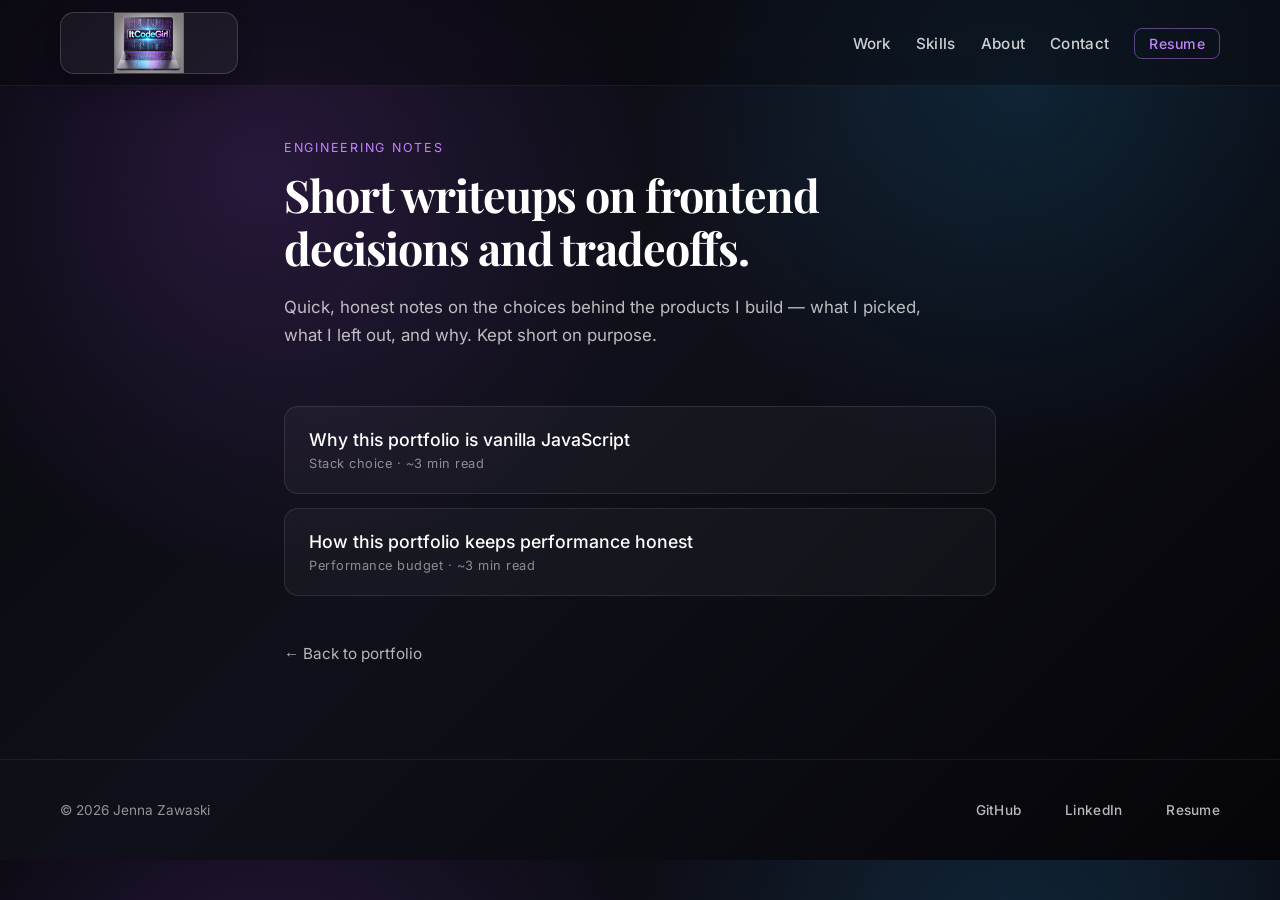
==== commit 6db7611e: "Self-host portfolio fonts" ====
--- a/notes/index.html
+++ b/notes/index.html
@@ -14,12 +14,10 @@
 
 	<title>Engineering notes | Jenna Zawaski</title>
 
-	<link rel="preconnect" href="https://fonts.googleapis.com">
-	<link rel="preconnect" href="https://fonts.gstatic.com" crossorigin>
-	<link
-		href="https://fonts.googleapis.com/css2?family=Playfair+Display:wght@600;700&family=Inter:wght@300;400;500;600&display=swap"
-		rel="stylesheet">
+	<link rel="preload" href="../assets/fonts/inter-latin-300-600.woff2" as="font" type="font/woff2" crossorigin>
+	<link rel="preload" href="../assets/fonts/playfair-display-latin-600-700.woff2" as="font" type="font/woff2" crossorigin>
 
+	<link rel="stylesheet" href="../css/fonts.css">
 	<link rel="stylesheet" href="../css/styles.css">
 	<link rel="stylesheet" href="./notes.css">
 </head>
@@ -30,7 +28,7 @@
 	<header class="site-header nav-show">
 		<div class="nav-inner">
 			<a class="logo" href="../" aria-label="ItCodeGirl home">
-				<img src="../assets/images/itcodegirl-logo.webp" alt="" width="1024" height="1024" loading="eager" decoding="async">
+				<img src="../assets/images/itcodegirl-logo.webp" alt="" width="118" height="46" loading="eager" decoding="async">
 			</a>
 			<nav class="nav" aria-label="Primary navigation">
 				<a href="../#work">Work</a>
--- a/css/fonts.css
+++ b/css/fonts.css
@@ -0,0 +1,21 @@
+@font-face {
+	font-family: 'Inter';
+	font-style: normal;
+	font-weight: 300 600;
+	font-display: swap;
+	src: url('../assets/fonts/inter-latin-300-600.woff2') format('woff2');
+	unicode-range: U+0000-00FF, U+0131, U+0152-0153, U+02BB-02BC, U+02C6, U+02DA, U+02DC,
+		U+0304, U+0308, U+0329, U+2000-206F, U+20AC, U+2122, U+2191, U+2193, U+2212,
+		U+2215, U+FEFF, U+FFFD;
+}
+
+@font-face {
+	font-family: 'Playfair Display';
+	font-style: normal;
+	font-weight: 600 700;
+	font-display: swap;
+	src: url('../assets/fonts/playfair-display-latin-600-700.woff2') format('woff2');
+	unicode-range: U+0000-00FF, U+0131, U+0152-0153, U+02BB-02BC, U+02C6, U+02DA, U+02DC,
+		U+0304, U+0308, U+0329, U+2000-206F, U+20AC, U+2122, U+2191, U+2193, U+2212,
+		U+2215, U+FEFF, U+FFFD;
+}
--- a/css/styles.css
+++ b/css/styles.css
@@ -7,8 +7,8 @@
    tokens so future work can adjust the palette in one place.
    ============================================================= */
 :root {
-	--header-height: 76px;
-	--hero-header-gap: 32px;
+	--header-height: 86px;
+	--hero-header-gap: 40px;
 
 	/* Brand */
 	--accent: #c084fc;
@@ -94,7 +94,7 @@
 	top: 0;
 	width: 100%;
 	height: var(--header-height);
-	padding: 16px 60px;
+	padding: 12px 60px;
 	padding-left: max(60px, env(safe-area-inset-left));
 	padding-right: max(60px, env(safe-area-inset-right));
 	backdrop-filter: blur(14px);
@@ -130,14 +130,14 @@
 	align-items: center;
 }
 
-.logo {
+.site-header .logo {
 	display: inline-flex;
 	align-items: center;
 	justify-content: center;
-	width: 118px;
-	height: 46px;
-	border: 1px solid rgba(255, 255, 255, 0.14);
-	border-radius: 10px;
+	width: 178px;
+	height: 62px;
+	border: 1px solid rgba(255, 255, 255, 0.16);
+	border-radius: 14px;
 	overflow: hidden;
 	background: rgba(255, 255, 255, 0.05);
 	box-shadow: 0 10px 28px rgba(0, 0, 0, 0.28);
@@ -145,16 +145,19 @@
 	flex: 0 0 auto;
 }
 
-.logo img {
+.site-header .logo > img {
 	width: 100%;
 	height: 100%;
+	max-width: 100%;
+	max-height: 100%;
 	display: block;
-	object-fit: cover;
-	object-position: center 43%;
-}
-
-.logo:hover,
-.logo:focus-visible {
+	object-fit: contain;
+	object-position: center;
+	transform: scale(1.16);
+}
+
+.site-header .logo:hover,
+.site-header .logo:focus-visible {
 	border-color: rgba(192, 132, 252, 0.5);
 	box-shadow: 0 12px 32px rgba(0, 0, 0, 0.34), 0 0 18px rgba(192, 132, 252, 0.16);
 	transform: translateY(-1px);
@@ -745,123 +748,6 @@
 	color: var(--text-muted);
 }
 
-.contact-form {
-	margin-top: 32px;
-	text-align: left;
-}
-
-.form-row {
-	display: grid;
-	grid-template-columns: 1fr 1fr;
-	gap: 16px;
-}
-
-.form-group {
-	display: flex;
-	flex-direction: column;
-	gap: 8px;
-	margin-bottom: 16px;
-}
-
-.form-group label {
-	font-size: 0.82rem;
-	font-weight: 500;
-	letter-spacing: 0.05em;
-	text-transform: uppercase;
-	color: rgba(255, 255, 255, 0.55);
-}
-
-.form-group input,
-.form-group textarea {
-	background: rgba(255, 255, 255, 0.05);
-	border: 1px solid rgba(255, 255, 255, 0.12);
-	border-radius: 10px;
-	padding: 12px 16px;
-	color: white;
-	font-family: 'Inter', sans-serif;
-	font-size: 0.95rem;
-	width: 100%;
-	transition: border-color 0.2s ease, background 0.2s ease;
-	resize: vertical;
-}
-
-.form-group input::placeholder,
-.form-group textarea::placeholder {
-	color: rgba(255, 255, 255, 0.48);
-	opacity: 1;
-}
-
-.form-group input:focus,
-.form-group textarea:focus {
-	outline: none;
-	border-color: rgba(192, 132, 252, 0.6);
-	background: rgba(255, 255, 255, 0.07);
-}
-
-.form-group input:focus-visible,
-.form-group textarea:focus-visible {
-	outline: none;
-	border-color: rgba(192, 132, 252, 0.72);
-	background: rgba(255, 255, 255, 0.08);
-	box-shadow: 0 0 0 4px rgba(192, 132, 252, 0.16);
-}
-
-.form-group input[aria-invalid="true"],
-.form-group textarea[aria-invalid="true"] {
-	border-color: rgba(var(--danger-rgb), 0.65);
-	background: rgba(var(--danger-rgb), 0.08);
-}
-
-.form-group input[aria-invalid="true"]:focus-visible,
-.form-group textarea[aria-invalid="true"]:focus-visible {
-	box-shadow: 0 0 0 4px rgba(var(--danger-rgb), 0.18);
-}
-
-.field-error {
-	min-height: 1.2em;
-	font-size: 0.8rem;
-	line-height: 1.4;
-	color: var(--danger);
-}
-
-.form-submit {
-	display: inline-flex;
-	align-items: center;
-	gap: 8px;
-	padding: 13px 28px;
-	border: 1px solid rgba(192, 132, 252, 0.5);
-	border-radius: 10px;
-	background: rgba(192, 132, 252, 0.1);
-	color: #c084fc;
-	font-family: 'Inter', sans-serif;
-	font-size: 0.95rem;
-	font-weight: 500;
-	cursor: pointer;
-	transition: background 0.2s ease, box-shadow 0.2s ease, transform 0.2s ease;
-	margin-top: 8px;
-}
-
-.form-submit:hover {
-	background: rgba(192, 132, 252, 0.18);
-	box-shadow: 0 0 24px rgba(192, 132, 252, 0.2);
-	transform: translateY(-2px);
-}
-
-.form-submit:disabled {
-	opacity: 0.6;
-	cursor: not-allowed;
-	transform: none;
-}
-
-.form-status {
-	margin-top: 14px;
-	font-size: 0.9rem;
-	min-height: 1.4em;
-}
-
-.form-status--success { color: #4ade80; }
-.form-status--error   { color: #f87171; }
-
 .site-footer {
 	border-top: 1px solid rgba(255, 255, 255, 0.07);
 	padding: 28px 60px;
@@ -911,10 +797,6 @@
 }
 
 @media (max-width: 600px) {
-	.form-row {
-		grid-template-columns: 1fr;
-	}
-
 	.site-footer {
 		padding: 24px 20px;
 	}
@@ -948,11 +830,11 @@
 /* Tablet landscape and small laptops */
 @media (max-width: 1024px) {
 	:root {
-		--header-height: 72px;
+		--header-height: 80px;
 	}
 
 	.site-header {
-		padding: 15px 40px;
+		padding: 11px 40px;
 		padding-left: max(40px, env(safe-area-inset-left));
 		padding-right: max(40px, env(safe-area-inset-right));
 	}
@@ -992,7 +874,7 @@
 /* Tablet portrait / iPad */
 @media (max-width: 900px) {
 	:root {
-		--header-height: 70px;
+		--header-height: 78px;
 	}
 
 	.site-header {
@@ -1001,9 +883,9 @@
 		padding-right: max(28px, env(safe-area-inset-right));
 	}
 
-	.logo {
-		width: 104px;
-		height: 44px;
+	.site-header .logo {
+		width: 136px;
+		height: 54px;
 	}
 
 	nav a {
@@ -1075,7 +957,7 @@
 /* Phones */
 @media (max-width: 600px) {
 	:root {
-		--header-height: 68px;
+		--header-height: 74px;
 	}
 
 	.site-header {
@@ -1094,10 +976,10 @@
 		gap: 12px;
 	}
 
-	.logo {
-		width: 70px;
-		height: 44px;
-		min-height: 44px;
+	.site-header .logo {
+		width: 112px;
+		height: 50px;
+		min-height: 50px;
 		display: inline-flex;
 		align-items: center;
 	}
@@ -1404,9 +1286,9 @@
 		padding: 12px 16px;
 	}
 
-	.logo {
-		width: 58px;
-		height: 42px;
+	.site-header .logo {
+		width: 96px;
+		height: 46px;
 	}
 
 	.nav a {
@@ -1527,7 +1409,7 @@
 
 @media (forced-colors: active) {
 
-	.logo,
+	.site-header .logo,
 	section h2 {
 		background: none;
 		color: CanvasText;
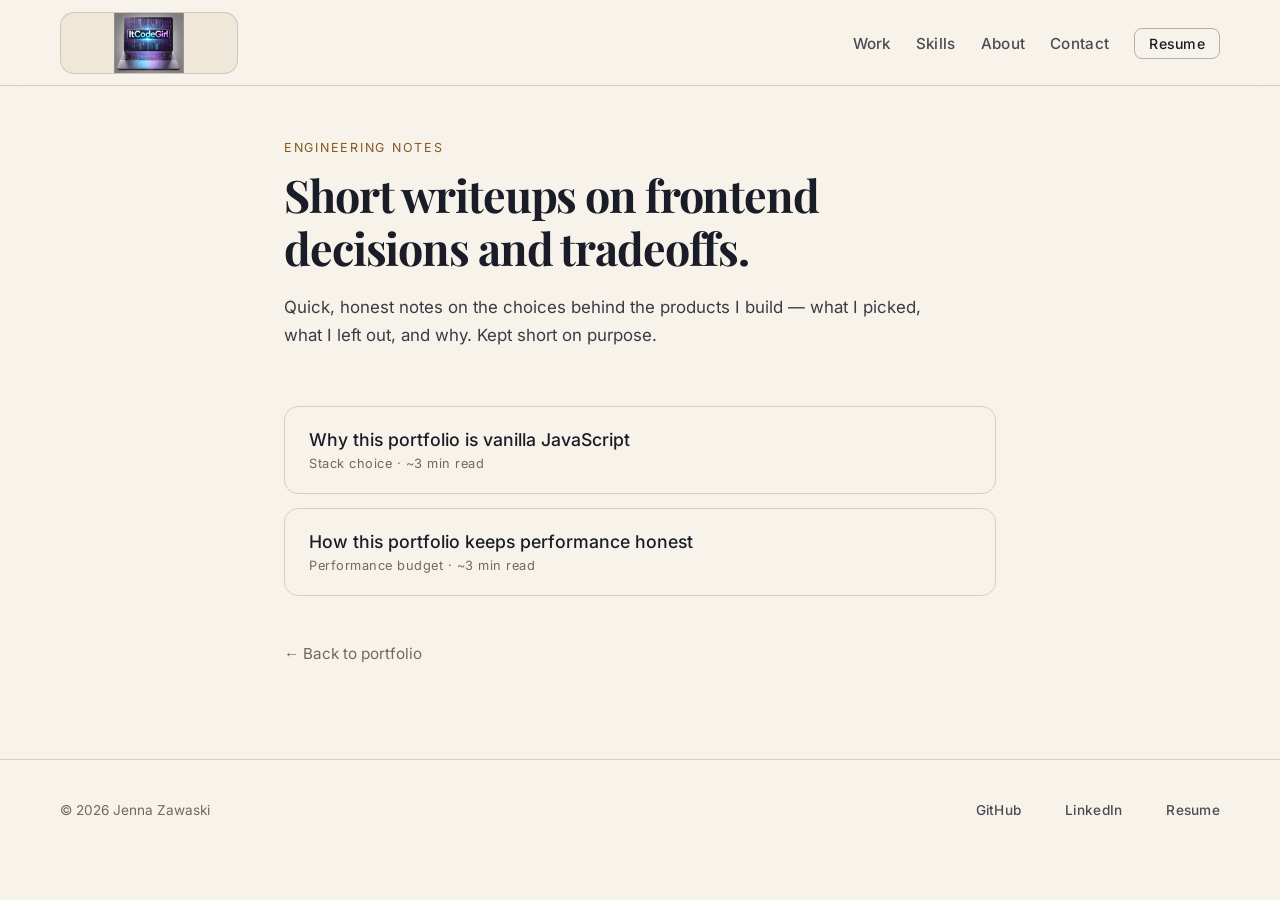
==== commit 6592f681: "feat(design): unify sub-pages to paper editorial theme + fix homepage Cross-page cohesion was the do" ====
--- a/notes/index.html
+++ b/notes/index.html
@@ -9,7 +9,7 @@
 	<meta name="author" content="Jenna Zawaski">
 	<meta name="robots" content="index, follow">
 	<link rel="canonical" href="https://itcodegirl.com/notes/">
-	<meta name="theme-color" content="#0e0e12">
+	<meta name="theme-color" content="#f7f3ea">
 	<link rel="icon" type="image/svg+xml" href="../assets/favicon.svg">
 
 	<title>Engineering notes | Jenna Zawaski</title>
@@ -20,6 +20,7 @@
 	<link rel="stylesheet" href="../css/fonts.css">
 	<link rel="stylesheet" href="../css/styles.css">
 	<link rel="stylesheet" href="./notes.css">
+	<link rel="stylesheet" href="../css/editorial-pages.css">
 </head>
 
 <body class="notes-body">
--- a/css/styles.css
+++ b/css/styles.css
@@ -84,7 +84,7 @@
 
 /* Programmatic focus from the skip link — keep a visible indicator */
 #main-content:focus-visible {
-	outline: 2px solid #c084fc;
+	outline: 2px solid var(--focus-ring);
 	outline-offset: 4px;
 	border-radius: 8px;
 }
@@ -481,7 +481,7 @@
 .skill-card:hover {
 	background: rgba(255, 255, 255, 0.06);
 	border-color: rgba(255, 255, 255, 0.2);
-	transform: translateX(5px);
+	transform: translateY(-4px);
 }
 
 .skill-card:hover::before {
@@ -1360,7 +1360,7 @@
 
 a:focus-visible,
 button:focus-visible {
-	outline: 2px solid #c084fc;
+	outline: 2px solid var(--focus-ring);
 	outline-offset: 4px;
 	border-radius: 8px;
 }
@@ -1417,7 +1417,8 @@
 	}
 
 	a:focus-visible,
-	button:focus-visible {
+	button:focus-visible,
+	#main-content:focus-visible {
 		outline-color: Highlight;
 	}
 }
--- a/css/editorial-pages.css
+++ b/css/editorial-pages.css
@@ -0,0 +1,424 @@
+/* ==============================================================
+   EDITORIAL LAYER — sub-pages (work index, case studies, notes)
+   --------------------------------------------------------------
+   Loaded LAST on every sub-page so it converts the dark base
+   (css/styles.css + work/work.css + notes/notes.css) to the same
+   paper-first editorial system the homepage uses. Keeping it as a
+   single override layer mirrors css/editorial.css and leaves the
+   dark base untouched (and reusable) underneath.
+
+   Two mechanisms work together:
+   1. Redefine the shared design tokens to paper values — any rule
+      that already reads var(--text-primary), var(--border-subtle),
+      etc. adapts automatically.
+   2. Explicit overrides for the hardcoded dark values
+      (rgba(255,255,255,…), white, gradient-clipped headings, the
+      light per-page accents) that tokens can't reach.
+   ============================================================== */
+
+:root {
+	/* Editorial palette (matches css/editorial.css exactly) */
+	--paper: #f7f3ea;
+	--ink: #1a1c28;
+	--panel: #efe8d8;
+	--muted-ink: #6e6a62;
+	--amber-text: #86581f;     /* AA-safe label accent on paper + panel */
+	--rose: #c0567f;           /* personal accent — dots, rules, markers */
+	--rose-text: #a8395f;      /* AA-safe rose for small text on paper */
+	--violet: #5405ef;         /* focus ring */
+	--soft-ink: #3a3b44;       /* softened body ink, still AA (10:1) */
+	--hair: rgba(26, 28, 40, 0.16);
+	--hair-strong: rgba(26, 28, 40, 0.30);
+	--mono: ui-monospace, "SF Mono", "JetBrains Mono", "Cascadia Code", Menlo, Consolas, monospace;
+
+	/* Repoint the base tokens at paper so var()-driven rules adapt */
+	--bg-base: #f7f3ea;
+	--bg-elevated: rgba(239, 232, 216, 0.95);
+	--surface-1: rgba(26, 28, 40, 0.03);
+	--surface-2: rgba(26, 28, 40, 0.06);
+	--surface-3: rgba(26, 28, 40, 0.10);
+	--border-subtle: rgba(26, 28, 40, 0.16);
+	--border-strong: rgba(26, 28, 40, 0.30);
+	--text-primary: #1a1c28;
+	--text-secondary: #3a3b44;
+	--text-muted: #6e6a62;
+	--accent: #c0567f;
+	--accent-rgb: 192, 86, 127;
+	--focus-ring: #5405ef;
+}
+
+/* Unify the per-page accent (learning/workflow/data) into one
+   AA-safe editorial accent so the whole site reads as one system. */
+.work-main,
+.case-page,
+.case-page--learning,
+.case-page--workflow,
+.case-page--data {
+	--accent: #c0567f;
+	--accent-rgb: 192, 86, 127;
+	--case-accent: var(--amber-text);
+	--case-accent-rgb: 134, 88, 31;
+	--case-accent-soft: rgba(134, 88, 31, 0.10);
+}
+
+/* ---------------------------------------------------------------
+   Page flip
+   --------------------------------------------------------------- */
+body,
+.notes-body {
+	background: var(--paper);
+	color: var(--ink);
+}
+
+.skip-link {
+	background: var(--ink);
+	color: var(--paper);
+}
+
+#main-content:focus-visible,
+a:focus-visible,
+button:focus-visible {
+	outline-color: var(--violet);
+}
+
+/* ---------------------------------------------------------------
+   Header (mirrors css/editorial.css)
+   --------------------------------------------------------------- */
+.site-header {
+	background: rgba(247, 243, 234, 0.72);
+	border-bottom: 1px solid var(--hair);
+}
+
+.site-header .logo {
+	background: var(--panel);
+	border-color: var(--hair);
+	box-shadow: none;
+}
+
+.site-header .logo:hover,
+.site-header .logo:focus-visible {
+	border-color: var(--hair-strong);
+	box-shadow: none;
+}
+
+nav a {
+	color: var(--ink);
+	opacity: 0.78;
+}
+
+nav a:hover,
+nav a:focus-visible {
+	opacity: 1;
+	text-shadow: none;
+}
+
+nav a:focus-visible {
+	outline: 2px solid var(--violet);
+	outline-offset: 3px;
+	border-radius: 2px;
+}
+
+nav a.nav-active {
+	color: var(--ink);
+	box-shadow: inset 0 -2px 0 var(--rose);
+}
+
+.nav-resume {
+	border-color: var(--hair-strong);
+	color: var(--ink) !important;
+}
+
+.nav-resume:hover {
+	background: var(--panel);
+	border-color: var(--ink);
+	box-shadow: none;
+	text-shadow: none !important;
+}
+
+/* ---------------------------------------------------------------
+   Headings — kill the white gradient clip, set ink
+   --------------------------------------------------------------- */
+.work-main h2,
+.work-main h3,
+.case-hero h1,
+.work-directory-hero h1,
+.case-lens-copy h2,
+.case-section h2,
+.work-directory h2,
+.notes-main h1,
+.note-article h2 {
+	background: none;
+	-webkit-text-fill-color: var(--ink);
+	color: var(--ink);
+}
+
+/* the faint white ::after underline is invisible on paper — replace
+   it with the homepage's rose accent rule above section headings */
+.case-section h2::after,
+.work-directory h2::after {
+	display: none;
+}
+
+.case-section h2::before,
+.work-directory h2::before {
+	content: "";
+	display: block;
+	width: 30px;
+	height: 2px;
+	margin-bottom: 14px;
+	background: var(--rose);
+	border-radius: 2px;
+}
+
+/* ---------------------------------------------------------------
+   Body copy
+   --------------------------------------------------------------- */
+.case-summary,
+.directory-summary,
+.case-lens-copy p,
+.case-section p,
+.case-section li,
+.directory-featured-copy,
+.case-meta-list dd,
+.directory-meta-list dd,
+.case-lens-grid p,
+.decision-receipts p,
+.qa-list li,
+.evidence-snapshot-item li,
+.work-card p {
+	color: var(--soft-ink);
+}
+
+.case-section strong,
+.directory-featured-title,
+.case-study-nav-link strong,
+.notes-list-title {
+	color: var(--ink);
+}
+
+.case-summary em,
+.case-section em,
+.case-lens-copy em {
+	color: var(--rose-text);
+	font-style: italic;
+}
+
+.case-visual figcaption,
+.case-link--archived,
+.back-link {
+	color: var(--muted-ink);
+}
+
+.back-link:hover,
+.back-link:focus-visible {
+	color: var(--ink);
+}
+
+/* "01 / Learning platform" style label on work cards */
+.work-card > span:not(.work-card-badge) {
+	color: var(--amber-text);
+}
+
+/* ---------------------------------------------------------------
+   Surfaces — panel + hairline, drop the heavy dark shadows
+   --------------------------------------------------------------- */
+.case-proof-strip,
+.case-meta-list,
+.directory-meta-list,
+.directory-featured,
+.case-lens-grid article,
+.decision-receipts li,
+.qa-list li,
+.evidence-snapshot-item,
+.work-card,
+.case-study-nav-link,
+.case-note {
+	background: var(--panel);
+	border-color: var(--hair);
+	box-shadow: none;
+}
+
+.case-note {
+	border-left: 2px solid var(--rose);
+}
+
+/* flagship cards get a quiet lift, like the homepage featured card */
+.work-card--featured {
+	background: var(--panel);
+	border-color: var(--hair-strong);
+}
+
+.case-visual img,
+.work-card img {
+	border-color: var(--hair);
+	box-shadow: 0 18px 50px rgba(26, 28, 40, 0.12);
+}
+
+/* section dividers */
+.case-section,
+.case-study-nav {
+	border-top-color: var(--hair);
+}
+
+.case-lens {
+	border-top-color: var(--hair);
+	border-bottom-color: var(--hair);
+}
+
+/* ---------------------------------------------------------------
+   Chips / tags — outline on transparent (matches the homepage)
+   --------------------------------------------------------------- */
+.case-proof-strip li,
+.work-card-proof li,
+.directory-featured-points li {
+	background: transparent;
+	border-color: var(--hair-strong);
+	color: var(--ink);
+}
+
+.case-proof-strip li::before,
+.work-card-proof li::before {
+	background: var(--rose);
+}
+
+.work-card-badge {
+	background: var(--paper);
+	border-color: var(--hair);
+	color: var(--amber-text);
+}
+
+/* ---------------------------------------------------------------
+   Links / buttons
+   --------------------------------------------------------------- */
+.case-link,
+.directory-link {
+	background: transparent;
+	border-color: var(--hair-strong);
+	color: var(--ink);
+}
+
+.case-link--primary,
+.directory-link--primary,
+.case-link--primary:hover,
+.directory-link--primary:hover,
+.case-link--primary:focus-visible,
+.directory-link--primary:focus-visible {
+	background: var(--ink);
+	border-color: var(--ink);
+	color: var(--paper);
+}
+
+.case-link:hover,
+.directory-link:hover,
+.case-link:focus-visible,
+.directory-link:focus-visible {
+	background: var(--panel);
+	border-color: var(--ink);
+	box-shadow: none;
+}
+
+.directory-featured-link {
+	color: var(--amber-text);
+}
+
+.directory-featured-link:hover,
+.directory-featured-link:focus-visible {
+	color: var(--ink);
+}
+
+.case-study-nav-link:hover,
+.case-study-nav-link:focus-visible {
+	background: var(--panel);
+	border-color: var(--hair-strong);
+	box-shadow: 0 14px 40px rgba(26, 28, 40, 0.10);
+}
+
+.work-card:hover,
+.work-card:focus-visible {
+	background: var(--panel);
+	border-color: var(--hair-strong);
+	box-shadow: 0 18px 50px rgba(26, 28, 40, 0.12);
+}
+
+/* ---------------------------------------------------------------
+   Footer
+   --------------------------------------------------------------- */
+.site-footer {
+	background: var(--paper);
+	border-top: 1px solid var(--hair);
+	color: var(--muted-ink);
+}
+
+.site-footer .footer-copy {
+	color: var(--muted-ink);
+}
+
+.site-footer .footer-links a {
+	color: var(--ink);
+	opacity: 0.78;
+}
+
+.site-footer .footer-links a:hover,
+.site-footer .footer-links a:focus-visible {
+	opacity: 1;
+}
+
+/* ---------------------------------------------------------------
+   Notes
+   --------------------------------------------------------------- */
+.notes-eyebrow {
+	color: var(--amber-text);
+}
+
+.notes-intro,
+.note-article p,
+.note-article li {
+	color: var(--soft-ink);
+}
+
+.notes-list-meta,
+.note-meta,
+.notes-back a {
+	color: var(--muted-ink);
+}
+
+.notes-list-link {
+	background: transparent;
+	border-color: var(--hair);
+	color: var(--ink);
+	box-shadow: none;
+}
+
+.notes-list-link:hover,
+.notes-list-link:focus-visible {
+	background: transparent;
+	border-color: var(--hair-strong);
+}
+
+.notes-back a:hover,
+.notes-back a:focus-visible {
+	color: var(--ink);
+}
+
+.note-article code {
+	background: var(--panel);
+	border: 1px solid var(--hair);
+	color: var(--rose-text);
+}
+
+/* ---------------------------------------------------------------
+   Accent eyebrows that sit inside a body-copy scope (.case-lens-copy,
+   .note-article) need to outrank the broad p/li color rules above.
+   Equal specificity → these win on source order.
+   --------------------------------------------------------------- */
+.case-lens-copy .case-kicker {
+	color: var(--amber-text);
+}
+
+.note-article .notes-eyebrow {
+	color: var(--amber-text);
+}
+
+.note-article .note-meta {
+	color: var(--muted-ink);
+}
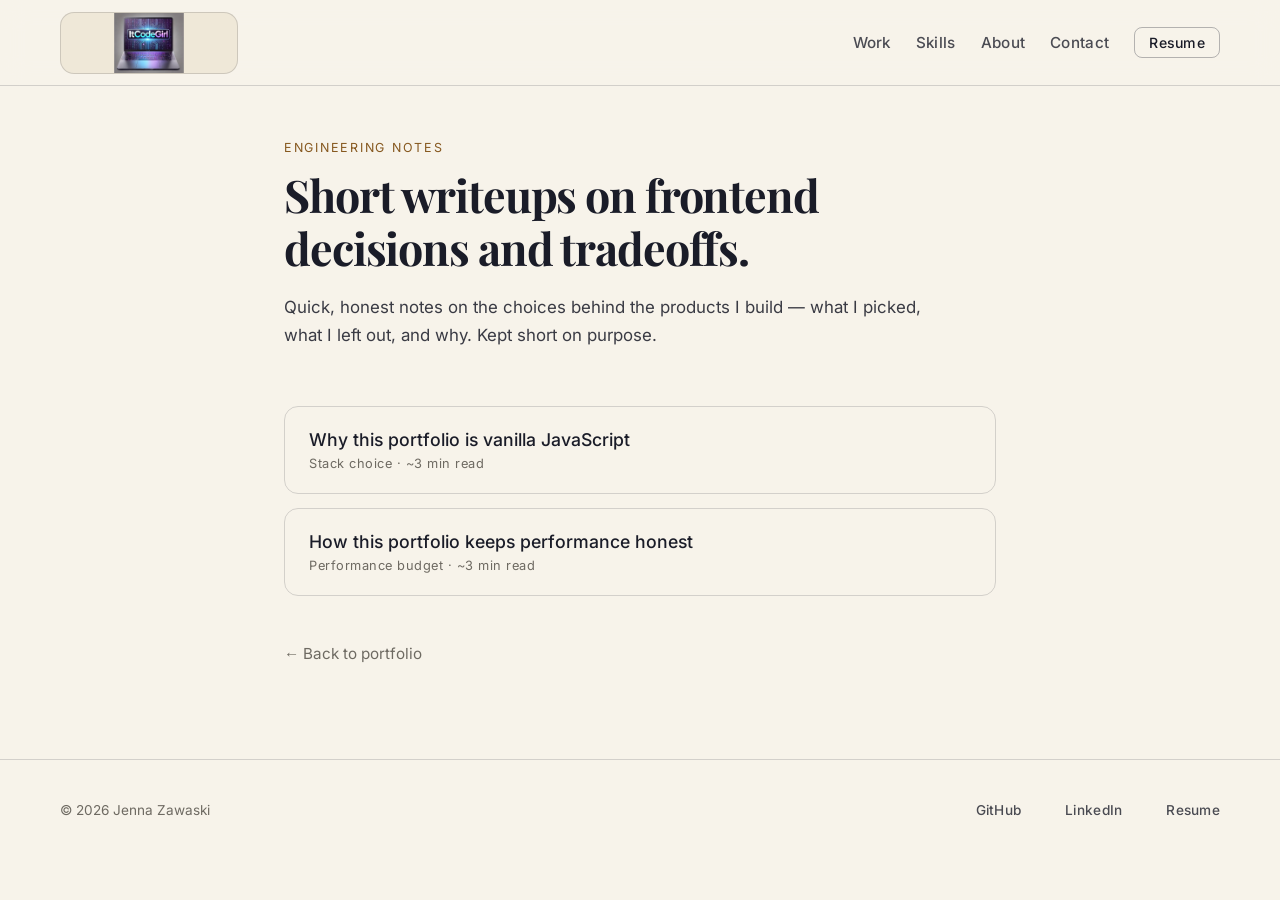
==== commit da11fae7: "Polish portfolio positioning, screenshots, and layout" ====
--- a/notes/index.html
+++ b/notes/index.html
@@ -11,6 +11,20 @@
 	<link rel="canonical" href="https://itcodegirl.com/notes/">
 	<meta name="theme-color" content="#f7f3ea">
 	<link rel="icon" type="image/svg+xml" href="../assets/favicon.svg">
+
+	<meta property="og:type" content="website">
+	<meta property="og:title" content="Engineering notes | Jenna Zawaski">
+	<meta property="og:description" content="Short engineering notes by Jenna Zawaski on frontend decisions, tradeoffs, and the choices behind this portfolio.">
+	<meta property="og:url" content="https://itcodegirl.com/notes/">
+	<meta property="og:image" content="https://itcodegirl.com/assets/images/social-portfolio.jpg">
+	<meta property="og:image:width" content="1200">
+	<meta property="og:image:height" content="630">
+	<meta property="og:image:alt" content="Jenna Zawaski, frontend and AI implementation portfolio">
+	<meta name="twitter:card" content="summary_large_image">
+	<meta name="twitter:title" content="Engineering notes | Jenna Zawaski">
+	<meta name="twitter:description" content="Short engineering notes by Jenna Zawaski on frontend decisions, tradeoffs, and the choices behind this portfolio.">
+	<meta name="twitter:image" content="https://itcodegirl.com/assets/images/social-portfolio.jpg">
+	<meta name="twitter:image:alt" content="Jenna Zawaski, frontend and AI implementation portfolio">
 
 	<title>Engineering notes | Jenna Zawaski</title>
 
--- a/css/styles.css
+++ b/css/styles.css
@@ -1019,6 +1019,15 @@
 		display: none;
 	}
 
+	/* Subpages (/work/, /notes/, case studies) carry no data-mobile-nav
+	   attributes, so hide the same two secondary links by href. Without
+	   this, five links overflow the flex-end nav and Work and Skills end
+	   up under the logo, unreachable. */
+	.site-header .nav a[href$="/#skills"],
+	.site-header .nav a[href$="/#about"] {
+		display: none;
+	}
+
 	.nav-resume {
 		padding: 10px 12px;
 	}
@@ -1422,4 +1431,3 @@
 		outline-color: Highlight;
 	}
 }
-
--- a/css/editorial-pages.css
+++ b/css/editorial-pages.css
@@ -101,13 +101,20 @@
 	box-shadow: none;
 }
 
-nav a {
+/* Scoped to the header nav: a bare `nav a` opacity here also dims the
+   case-study cross-navigation labels below AA contrast (axe: 3.27 vs 4.5). */
+.site-header .nav a {
+	/* inline-flex + min-height gives each header link a 24px pointer target
+	   (WCAG 2.2 SC 2.5.8) without moving the header; text was 17-19px tall. */
+	display: inline-flex;
+	align-items: center;
+	min-height: 24px;
 	color: var(--ink);
 	opacity: 0.78;
 }
 
-nav a:hover,
-nav a:focus-visible {
+.site-header .nav a:hover,
+.site-header .nav a:focus-visible {
 	opacity: 1;
 	text-shadow: none;
 }
